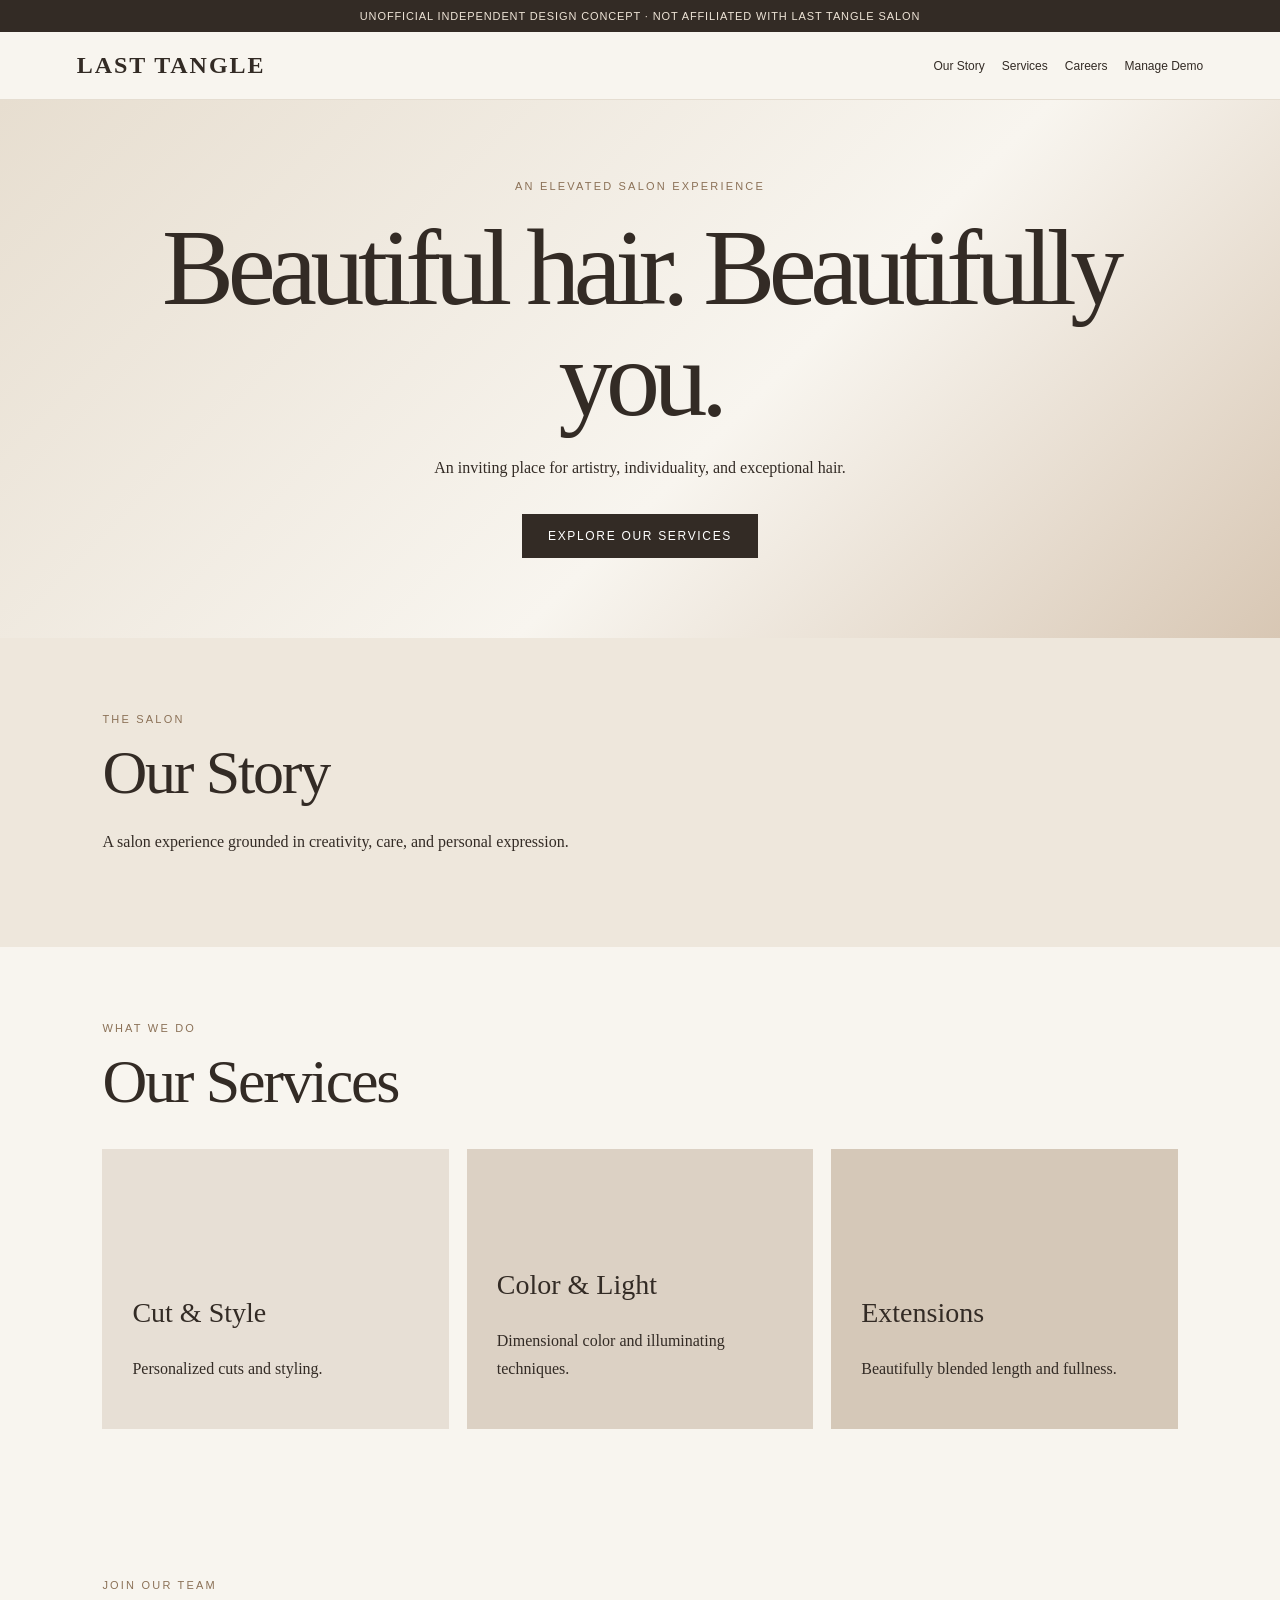
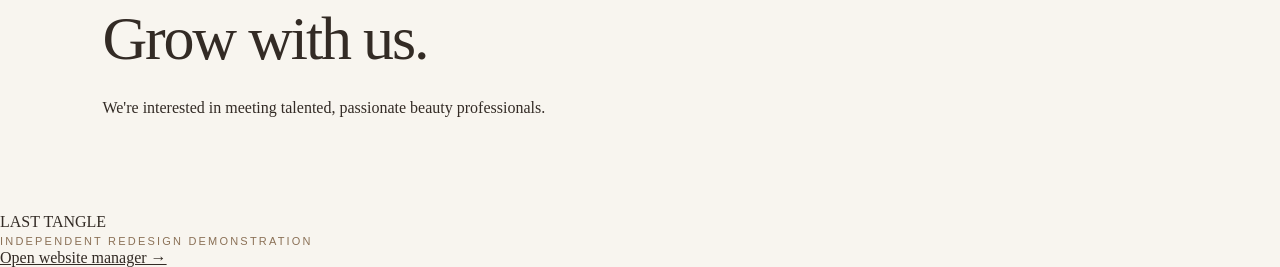
==== index.html @ 54e623cf "Add unofficial Last Tangle concept index.html" ====
<!doctype html><html lang="en"><head><meta charset="utf-8"><meta name="viewport" content="width=device-width,initial-scale=1"><title>Last Tangle — Unofficial Concept</title><style>:root{--ink:#332b25;--cream:#f8f5ef;--gold:#a38360}*{box-sizing:border-box}body{margin:0;background:var(--cream);color:var(--ink);font-family:Georgia,serif}a{color:inherit}header{padding:20px 6%;display:flex;align-items:center;justify-content:space-between;border-bottom:1px solid #e5ddd1;gap:12px}header strong{font-size:24px;letter-spacing:.08em}nav{display:flex;gap:17px;font:12px Arial,sans-serif;flex-wrap:wrap}nav a{text-decoration:none}small,.eyebrow{font:11px Arial,sans-serif;letter-spacing:.2em;text-transform:uppercase;color:#8b7157}.notice{background:#332b25;color:#eee4d7;text-align:center;padding:10px;font:11px Arial,sans-serif;letter-spacing:.08em}.hero{min-height:530px;display:grid;place-items:center;text-align:center;padding:80px 8%;background:linear-gradient(135deg,#e7ded0,#f8f5ef 58%,#d8c7b4)}h1{font-size:clamp(50px,9vw,108px);line-height:1.03;letter-spacing:-.06em;font-weight:400;margin:20px 0}p{line-height:1.75} .hero p{max-width:570px;margin:0 auto 32px}button,.btn{display:inline-block;padding:15px 26px;background:#332b25;color:white;border:0;text-decoration:none;font:12px Arial,sans-serif;letter-spacing:.14em;text-transform:uppercase;cursor:pointer}section{padding:75px 8%}h2{font-size:clamp(34px,5vw,62px);font-weight:400;letter-spacing:-.035em;margin:12px 0 20px}.intro{max-width:750px}.services{display:grid;grid-template-columns:repeat(3,1fr);gap:18px;margin-top:32px}.service{min-height:280px;background:#e7dfd5;padding:30px;display:flex;flex-direction:column;justify-content:end}.service:nth-child(2){background:#dcd1c4}.service:nth-child(3){background:#d5c8b8}.service h3{font-size:28px;font-weight:400;margin:0 0 10px}.story{background:#eee7dc}.footer{padding:45px 8%;background:#332b25;color:#fff;display:flex;justify-content:space-between;gap:20px;flex-wrap:wrap}@media(max-width:650px){header{align-items:flex-start;flex-direction:column}.services{grid-template-columns:1fr}section{padding:55px 6%}}</style></head><body><div class="notice">UNOFFICIAL INDEPENDENT DESIGN CONCEPT · NOT AFFILIATED WITH LAST TANGLE SALON</div><header><strong>LAST TANGLE</strong><nav><a href="#story">Our Story</a><a href="#services">Services</a><a href="#careers">Careers</a><a href="dashboard.html">Manage Demo</a></nav></header><main><div class="hero"><div><div class="eyebrow">An elevated salon experience</div><h1 id="headline">Beautiful hair.<br>Beautifully you.</h1><p id="welcome">An inviting place for artistry, individuality, and exceptional hair.</p><a class="btn" id="booking" href="#services">Explore Our Services</a></div></div><section id="story" class="story"><div class="eyebrow">The Salon</div><h2>Our Story</h2><p id="storytext" class="intro">A salon experience grounded in creativity, care, and personal expression.</p></section><section id="services"><div class="eyebrow">What We Do</div><h2>Our Services</h2><div class="services"><article class="service"><h3>Cut &amp; Style</h3><p id="cut">Personalized cuts and styling.</p></article><article class="service"><h3>Color &amp; Light</h3><p id="color">Dimensional color and illuminating techniques.</p></article><article class="service"><h3>Extensions</h3><p id="extensions">Beautifully blended length and fullness.</p></article></div></section><section id="careers"><div class="eyebrow">Join Our Team</div><h2>Grow with us.</h2><p class="intro" id="careerstext">We're interested in meeting talented, passionate beauty professionals.</p></section></main><footer><div>LAST TANGLE<br><small>Independent redesign demonstration</small></div><a href="dashboard.html">Open website manager →</a></footer><script>const defaults={headline:'Beautiful hair. Beautifully you.',welcome:'An inviting place for artistry, individuality, and exceptional hair.',story:'A salon experience grounded in creativity, care, and personal expression.',cut:'Personalized cuts and styling.',color:'Dimensional color and illuminating techniques.',extensions:'Beautifully blended length and fullness.',careers:"We're interested in meeting talented, passionate beauty professionals.",booking:''};let data;try{data={...defaults,...JSON.parse(localStorage.getItem('lt-concept-v1')||'{}')}}catch(e){data=defaults}for(const [key,id] of Object.entries({headline:'headline',welcome:'welcome',story:'storytext',cut:'cut',color:'color',extensions:'extensions',careers:'careerstext'})){document.getElementById(id).textContent=data[key]}if(data.booking){const a=document.getElementById('booking');a.href=data.booking;a.textContent='Book an Appointment'}</script></body></html>
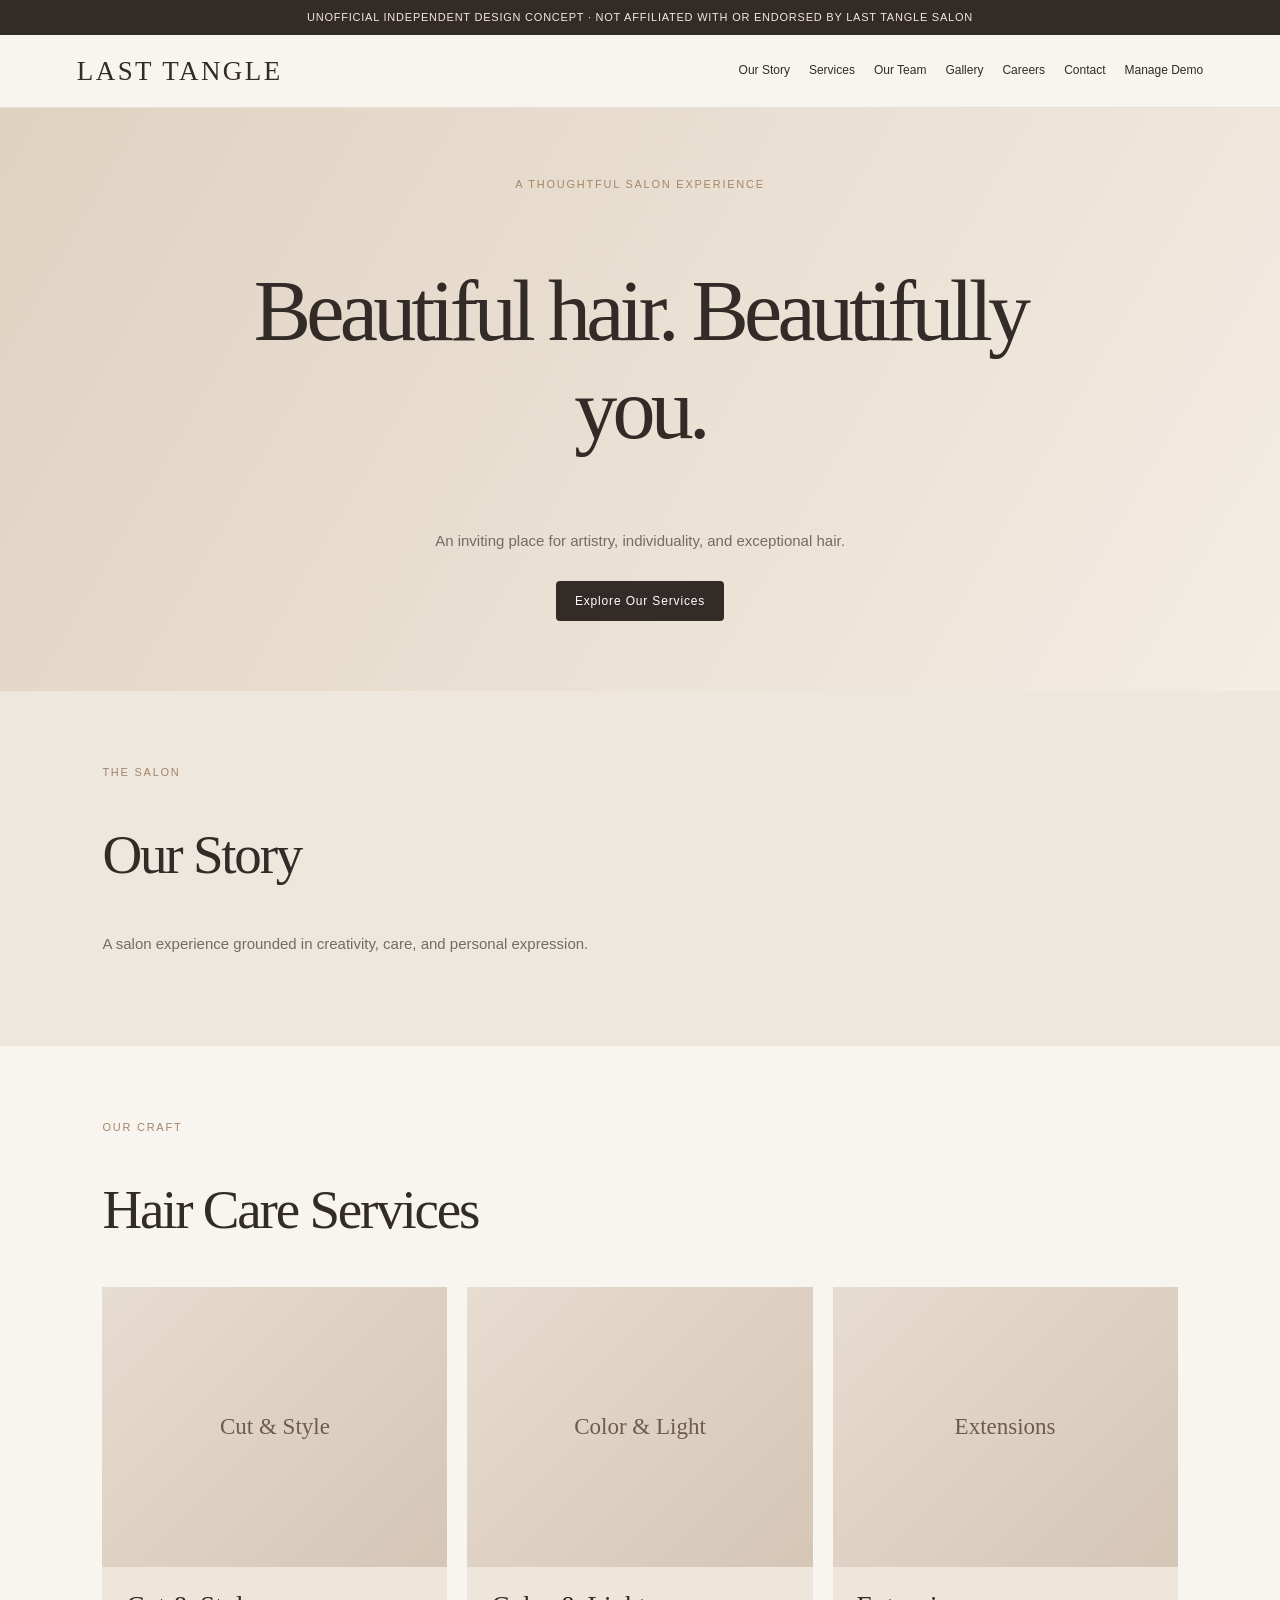
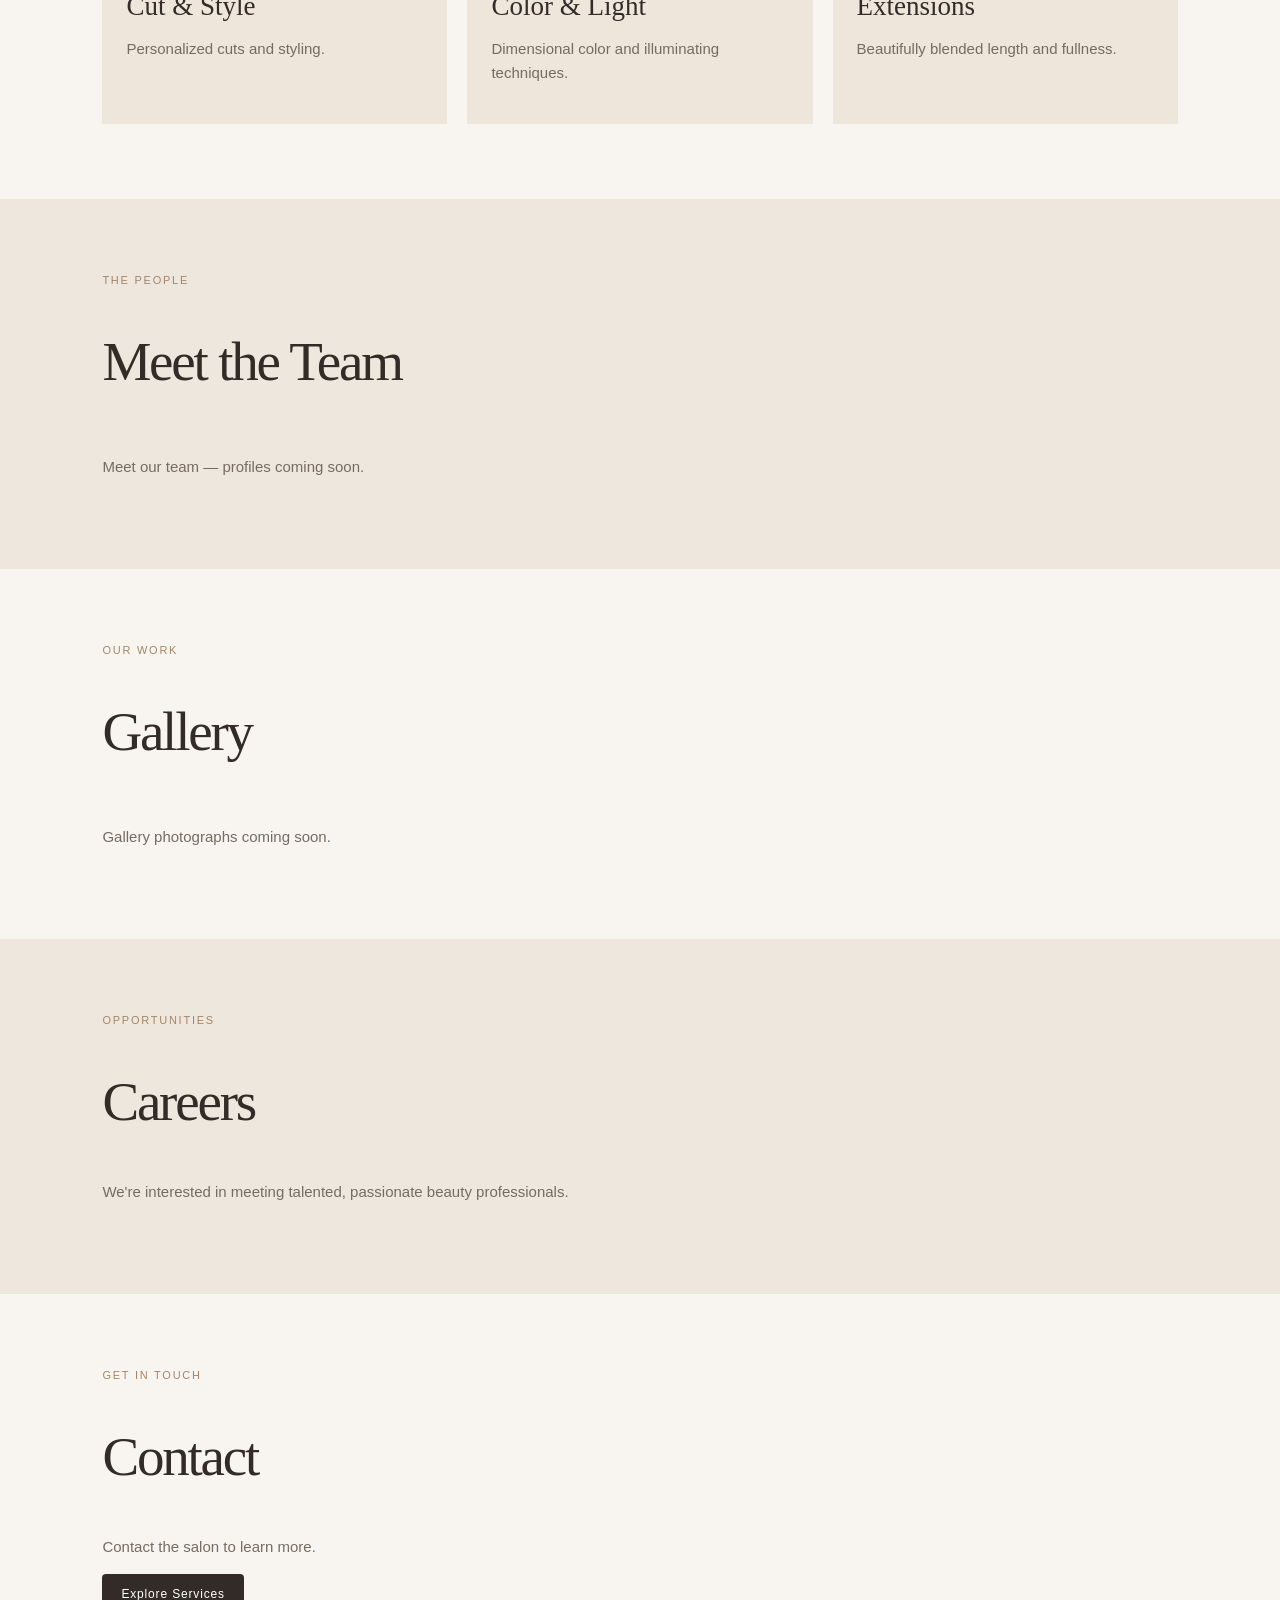
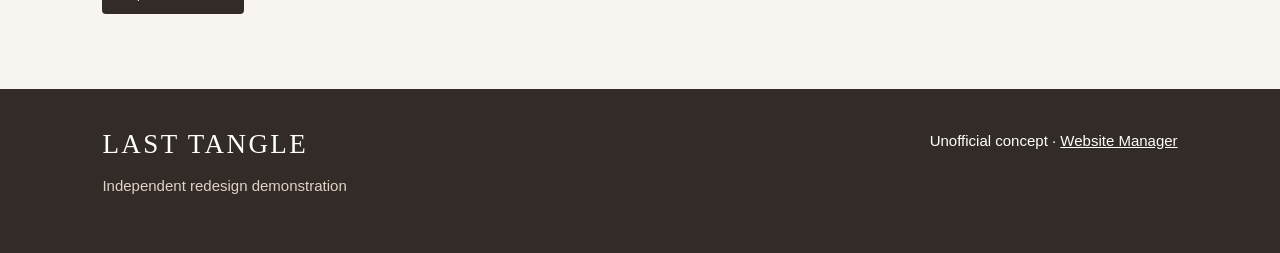
==== commit ede66c08: "Build photo-enabled public salon preview" ====
--- a/index.html
+++ b/index.html
@@ -1 +1 @@
-<!doctype html><html lang="en"><head><meta charset="utf-8"><meta name="viewport" content="width=device-width,initial-scale=1"><title>Last Tangle — Unofficial Concept</title><style>:root{--ink:#332b25;--cream:#f8f5ef;--gold:#a38360}*{box-sizing:border-box}body{margin:0;background:var(--cream);color:var(--ink);font-family:Georgia,serif}a{color:inherit}header{padding:20px 6%;display:flex;align-items:center;justify-content:space-between;border-bottom:1px solid #e5ddd1;gap:12px}header strong{font-size:24px;letter-spacing:.08em}nav{display:flex;gap:17px;font:12px Arial,sans-serif;flex-wrap:wrap}nav a{text-decoration:none}small,.eyebrow{font:11px Arial,sans-serif;letter-spacing:.2em;text-transform:uppercase;color:#8b7157}.notice{background:#332b25;color:#eee4d7;text-align:center;padding:10px;font:11px Arial,sans-serif;letter-spacing:.08em}.hero{min-height:530px;display:grid;place-items:center;text-align:center;padding:80px 8%;background:linear-gradient(135deg,#e7ded0,#f8f5ef 58%,#d8c7b4)}h1{font-size:clamp(50px,9vw,108px);line-height:1.03;letter-spacing:-.06em;font-weight:400;margin:20px 0}p{line-height:1.75} .hero p{max-width:570px;margin:0 auto 32px}button,.btn{display:inline-block;padding:15px 26px;background:#332b25;color:white;border:0;text-decoration:none;font:12px Arial,sans-serif;letter-spacing:.14em;text-transform:uppercase;cursor:pointer}section{padding:75px 8%}h2{font-size:clamp(34px,5vw,62px);font-weight:400;letter-spacing:-.035em;margin:12px 0 20px}.intro{max-width:750px}.services{display:grid;grid-template-columns:repeat(3,1fr);gap:18px;margin-top:32px}.service{min-height:280px;background:#e7dfd5;padding:30px;display:flex;flex-direction:column;justify-content:end}.service:nth-child(2){background:#dcd1c4}.service:nth-child(3){background:#d5c8b8}.service h3{font-size:28px;font-weight:400;margin:0 0 10px}.story{background:#eee7dc}.footer{padding:45px 8%;background:#332b25;color:#fff;display:flex;justify-content:space-between;gap:20px;flex-wrap:wrap}@media(max-width:650px){header{align-items:flex-start;flex-direction:column}.services{grid-template-columns:1fr}section{padding:55px 6%}}</style></head><body><div class="notice">UNOFFICIAL INDEPENDENT DESIGN CONCEPT · NOT AFFILIATED WITH LAST TANGLE SALON</div><header><strong>LAST TANGLE</strong><nav><a href="#story">Our Story</a><a href="#services">Services</a><a href="#careers">Careers</a><a href="dashboard.html">Manage Demo</a></nav></header><main><div class="hero"><div><div class="eyebrow">An elevated salon experience</div><h1 id="headline">Beautiful hair.<br>Beautifully you.</h1><p id="welcome">An inviting place for artistry, individuality, and exceptional hair.</p><a class="btn" id="booking" href="#services">Explore Our Services</a></div></div><section id="story" class="story"><div class="eyebrow">The Salon</div><h2>Our Story</h2><p id="storytext" class="intro">A salon experience grounded in creativity, care, and personal expression.</p></section><section id="services"><div class="eyebrow">What We Do</div><h2>Our Services</h2><div class="services"><article class="service"><h3>Cut &amp; Style</h3><p id="cut">Personalized cuts and styling.</p></article><article class="service"><h3>Color &amp; Light</h3><p id="color">Dimensional color and illuminating techniques.</p></article><article class="service"><h3>Extensions</h3><p id="extensions">Beautifully blended length and fullness.</p></article></div></section><section id="careers"><div class="eyebrow">Join Our Team</div><h2>Grow with us.</h2><p class="intro" id="careerstext">We're interested in meeting talented, passionate beauty professionals.</p></section></main><footer><div>LAST TANGLE<br><small>Independent redesign demonstration</small></div><a href="dashboard.html">Open website manager →</a></footer><script>const defaults={headline:'Beautiful hair. Beautifully you.',welcome:'An inviting place for artistry, individuality, and exceptional hair.',story:'A salon experience grounded in creativity, care, and personal expression.',cut:'Personalized cuts and styling.',color:'Dimensional color and illuminating techniques.',extensions:'Beautifully blended length and fullness.',careers:"We're interested in meeting talented, passionate beauty professionals.",booking:''};let data;try{data={...defaults,...JSON.parse(localStorage.getItem('lt-concept-v1')||'{}')}}catch(e){data=defaults}for(const [key,id] of Object.entries({headline:'headline',welcome:'welcome',story:'storytext',cut:'cut',color:'color',extensions:'extensions',careers:'careerstext'})){document.getElementById(id).textContent=data[key]}if(data.booking){const a=document.getElementById('booking');a.href=data.booking;a.textContent='Book an Appointment'}</script></body></html>+<!doctype html><html lang="en"><head><meta charset="utf-8"><meta name="viewport" content="width=device-width,initial-scale=1"><title>Last Tangle | Unofficial Concept</title><link rel="stylesheet" href="styles.css"></head><body><div class="notice">UNOFFICIAL INDEPENDENT DESIGN CONCEPT · NOT AFFILIATED WITH OR ENDORSED BY LAST TANGLE SALON</div><div id="preview" class="previewbar hidden">Draft preview — only visible on this device · <a href="dashboard.html">Return to manager</a></div><header class="sitehead"><a class="brand" href="./">LAST TANGLE</a><nav><a href="#story">Our Story</a><a href="#services">Services</a><a href="#team">Our Team</a><a href="#gallery">Gallery</a><a href="#careers">Careers</a><a href="#contact">Contact</a><a href="dashboard.html">Manage Demo</a></nav></header><main><section class="hero" id="hero"><div class="hero-inner"><div class="tag">A thoughtful salon experience</div><h1 id="headline"></h1><p id="welcome"></p><a id="booking" class="btn" href="#services">Explore Our Services</a></div></section><section class="site-section alt" id="story"><div class="tag">The Salon</div><h2>Our Story</h2><p id="storytext" style="max-width:760px"></p><div id="storyimage"></div></section><section class="site-section" id="services"><div class="tag">Our Craft</div><h2>Hair Care Services</h2><div class="service-grid" id="servicegrid"></div></section><section class="site-section alt" id="team"><div class="tag">The People</div><h2>Meet the Team</h2><div class="team-grid" id="teamgrid"></div></section><section class="site-section" id="gallery"><div class="tag">Our Work</div><h2>Gallery</h2><div class="gallery-grid" id="gallerygrid"></div></section><section class="site-section alt" id="careers"><div class="tag">Opportunities</div><h2>Careers</h2><p id="careerstext" style="max-width:760px"></p></section><section class="site-section" id="contact"><div class="tag">Get in touch</div><h2>Contact</h2><p id="contacttext"></p><a class="btn" id="contactbooking" href="#services">Explore Services</a></section></main><footer class="foot"><div><div class="brand">LAST TANGLE</div><p>Independent redesign demonstration</p></div><div>Unofficial concept · <a href="dashboard.html">Website Manager</a></div></footer><script src="site-data.js"></script><script>(async()=>{const draft=new URLSearchParams(location.search).has('draft'),d=draft?LT.editing():LT.published();if(draft)document.getElementById('preview').classList.remove('hidden');for(const [k,id] of Object.entries({headline:'headline',welcome:'welcome',story:'storytext',careers:'careerstext',contact:'contacttext'}))document.getElementById(id).textContent=d[k]||'';if(d.booking&&/^https:\/\//i.test(d.booking)){for(const id of ['booking','contactbooking']){const a=document.getElementById(id);a.href=d.booking;a.textContent='Book an Appointment';a.rel='noopener noreferrer'}}const img=async(id,alt)=>{try{const url=await LT.getImage(id);if(!url)return null;const el=document.createElement('img');el.src=url;el.alt=alt;el.loading='lazy';return el}catch(e){return null}};const hero=await LT.getImage(d.photos?.hero);if(hero){const el=document.getElementById('hero');el.style.backgroundImage='url("'+hero+'")';el.classList.add('hasphoto')}const storyImg=await img(d.photos?.story,'Salon interior');if(storyImg){storyImg.style.cssText='width:100%;max-height:470px;object-fit:cover;margin-top:25px';document.getElementById('storyimage').append(storyImg)}for(const s of d.services||[]){const a=document.createElement('article');a.className='service';const image=await img(d.photos?.['service-'+s.id],s.name);if(image)a.append(image);else{const p=document.createElement('div');p.className='empty-photo';p.textContent=s.name;a.append(p)}const b=document.createElement('div');b.className='body';const h=document.createElement('h3');h.textContent=s.name;const p=document.createElement('p');p.textContent=s.description;b.append(h,p);a.append(b);document.getElementById('servicegrid').append(a)}const team=d.team||[];if(!team.length){document.getElementById('teamgrid').innerHTML='<p>Meet our team — profiles coming soon.</p>'}for(const t of team){const a=document.createElement('article');a.className='person';const im=await img(t.photo,'Portrait of '+t.name);if(im)a.append(im);const b=document.createElement('div');b.className='body';const h=document.createElement('h3');h.textContent=t.name;const role=document.createElement('div');role.className='tag';role.textContent=t.role;const p=document.createElement('p');p.textContent=t.bio;b.append(h,role,p);a.append(b);document.getElementById('teamgrid').append(a)}for(const g of d.gallery||[]){const im=await img(g.id,g.caption||'Salon gallery photograph');if(im){const fig=document.createElement('figure');fig.className='gallerypic';fig.style.margin=0;fig.append(im);if(g.caption){const cap=document.createElement('figcaption');cap.style.padding='10px 15px';cap.textContent=g.caption;fig.append(cap)}document.getElementById('gallerygrid').append(fig)}}if(!(d.gallery||[]).length)document.getElementById('gallerygrid').innerHTML='<p>Gallery photographs coming soon.</p>'})()</script></body></html>
--- a/styles.css
+++ b/styles.css
@@ -0,0 +1 @@
+:root{--ink:#332b27;--muted:#756b62;--bg:#f8f5f0;--paper:#fffdfa;--line:#e6ddd3;--bronze:#a48567}*{box-sizing:border-box}body{margin:0;background:var(--bg);color:var(--ink);font:15px/1.6 Arial,sans-serif}h1,h2,h3,.brand{font-family:Georgia,serif;font-weight:400;line-height:1.14}h1{font-size:clamp(40px,7vw,86px);letter-spacing:-.055em}h2{font-size:clamp(32px,5vw,55px);letter-spacing:-.04em}h3{font-size:27px}p{color:var(--muted)}a{color:inherit}.tag{font:11px Arial,sans-serif;letter-spacing:.16em;text-transform:uppercase;color:var(--bronze)}.notice{background:var(--ink);color:#f4e8d9;text-align:center;padding:9px 15px;font:11px/1.5 Arial,sans-serif;letter-spacing:.07em}.btn,button{border:0;border-radius:4px;background:var(--ink);color:white;padding:13px 19px;font:12px Arial,sans-serif;letter-spacing:.07em;cursor:pointer;text-decoration:none;display:inline-block}.btn.light,button.light{background:#ede5db;color:var(--ink)}button.danger{background:#874d45}button:focus-visible,a:focus-visible,input:focus-visible,textarea:focus-visible{outline:3px solid #b48c65;outline-offset:2px}input,textarea,select{width:100%;border:1px solid #d8ccbe;border-radius:6px;padding:12px 13px;background:#fff;color:var(--ink);font:15px Arial,sans-serif}textarea{min-height:95px;resize:vertical}label{display:block;font-weight:600;font-size:13px;margin:14px 0 6px}.sitehead{display:flex;justify-content:space-between;align-items:center;padding:21px 6%;gap:18px;border-bottom:1px solid var(--line)}.brand{font-size:27px;letter-spacing:.09em;text-decoration:none}.sitehead nav{display:flex;gap:19px;flex-wrap:wrap;font-size:12px}.sitehead nav a{text-decoration:none}.hero{min-height:560px;position:relative;display:flex;align-items:center;justify-content:center;text-align:center;padding:70px 7%;background:linear-gradient(120deg,#dfd2c1,#f4ede4)}.hero.hasphoto{color:white;background-position:center;background-size:cover}.hero.hasphoto:before{content:'';position:absolute;inset:0;background:#0006}.hero-inner{position:relative;z-index:1;max-width:850px}.hero.hasphoto p,.hero.hasphoto .tag{color:white}.hero p{max-width:600px;margin:0 auto 28px}.site-section{padding:75px 8%}.site-section.alt{background:#eee7de}.service-grid,.team-grid,.gallery-grid{display:grid;grid-template-columns:repeat(3,minmax(0,1fr));gap:20px;margin-top:30px}.service,.person,.gallerypic{background:#eee5db;overflow:hidden}.service img,.person img,.gallerypic img{display:block;width:100%;height:280px;object-fit:cover}.service .body,.person .body{padding:24px}.service h3,.person h3{margin:0 0 10px}.gallerypic img{height:230px}.empty-photo{height:280px;display:grid;place-items:center;background:linear-gradient(135deg,#e7dcd0,#d5c6b6);font-family:Georgia,serif;font-size:23px;color:#6d5c4b}.foot{background:var(--ink);color:white;padding:40px 8%;display:flex;justify-content:space-between;gap:25px;flex-wrap:wrap}.foot p{color:#e0d4c6}.app{display:grid;grid-template-columns:240px minmax(0,1fr);min-height:100vh}.sidebar{background:#eae2d8;padding:27px 18px}.sidebar nav a{display:block;padding:11px 12px;text-decoration:none;border-radius:6px;margin:3px 0;font-size:14px}.sidebar nav a:hover,.sidebar nav a.active{background:#d9cabb}.workspace{padding:34px clamp(16px,4vw,55px);max-width:1100px;width:100%;margin:auto}.panel{background:var(--paper);border:1px solid var(--line);border-radius:12px;padding:24px;margin:20px 0}.panel h3{margin:0 0 14px}.muted{font-size:13px;color:var(--muted)}.formgrid{display:grid;grid-template-columns:repeat(2,minmax(0,1fr));gap:0 18px}.toolbar{display:flex;flex-wrap:wrap;gap:10px;align-items:center}.photo-grid{display:grid;grid-template-columns:repeat(2,minmax(0,1fr));gap:18px}.photo-slot{border:1px solid var(--line);border-radius:9px;padding:14px}.photo-slot img{width:100%;height:160px;object-fit:cover;border-radius:5px}.photo-slot .placeholder{height:160px;display:grid;place-items:center;background:#eee6dd;border-radius:5px;color:var(--muted)}.photo-slot input[type=file]{font-size:12px;padding:8px}.item{border:1px solid var(--line);border-radius:8px;padding:16px;margin:12px 0}.status{font-size:13px;min-height:20px;color:#396747}.tabs{display:flex;gap:9px;flex-wrap:wrap;margin:20px 0}.tabs button{background:#e8dfd4;color:var(--ink)}.tabs button.active{background:var(--ink);color:white}.hidden{display:none!important}.previewbar{padding:10px;text-align:center;background:#e9d7bc;font:12px Arial,sans-serif}.checkboxrow{display:flex;align-items:center;gap:8px}.checkboxrow input{width:auto}@media(max-width:750px){.app{display:block}.sidebar{padding:14px}.sidebar .brand{font-size:22px}.sidebar nav{display:flex;overflow:auto;gap:3px}.sidebar nav a{white-space:nowrap;font-size:12px}.workspace{padding:22px 15px}.formgrid,.photo-grid,.service-grid,.team-grid,.gallery-grid{grid-template-columns:1fr}.sitehead{align-items:flex-start;flex-direction:column}.hero{min-height:470px}.site-section{padding:50px 6%}}
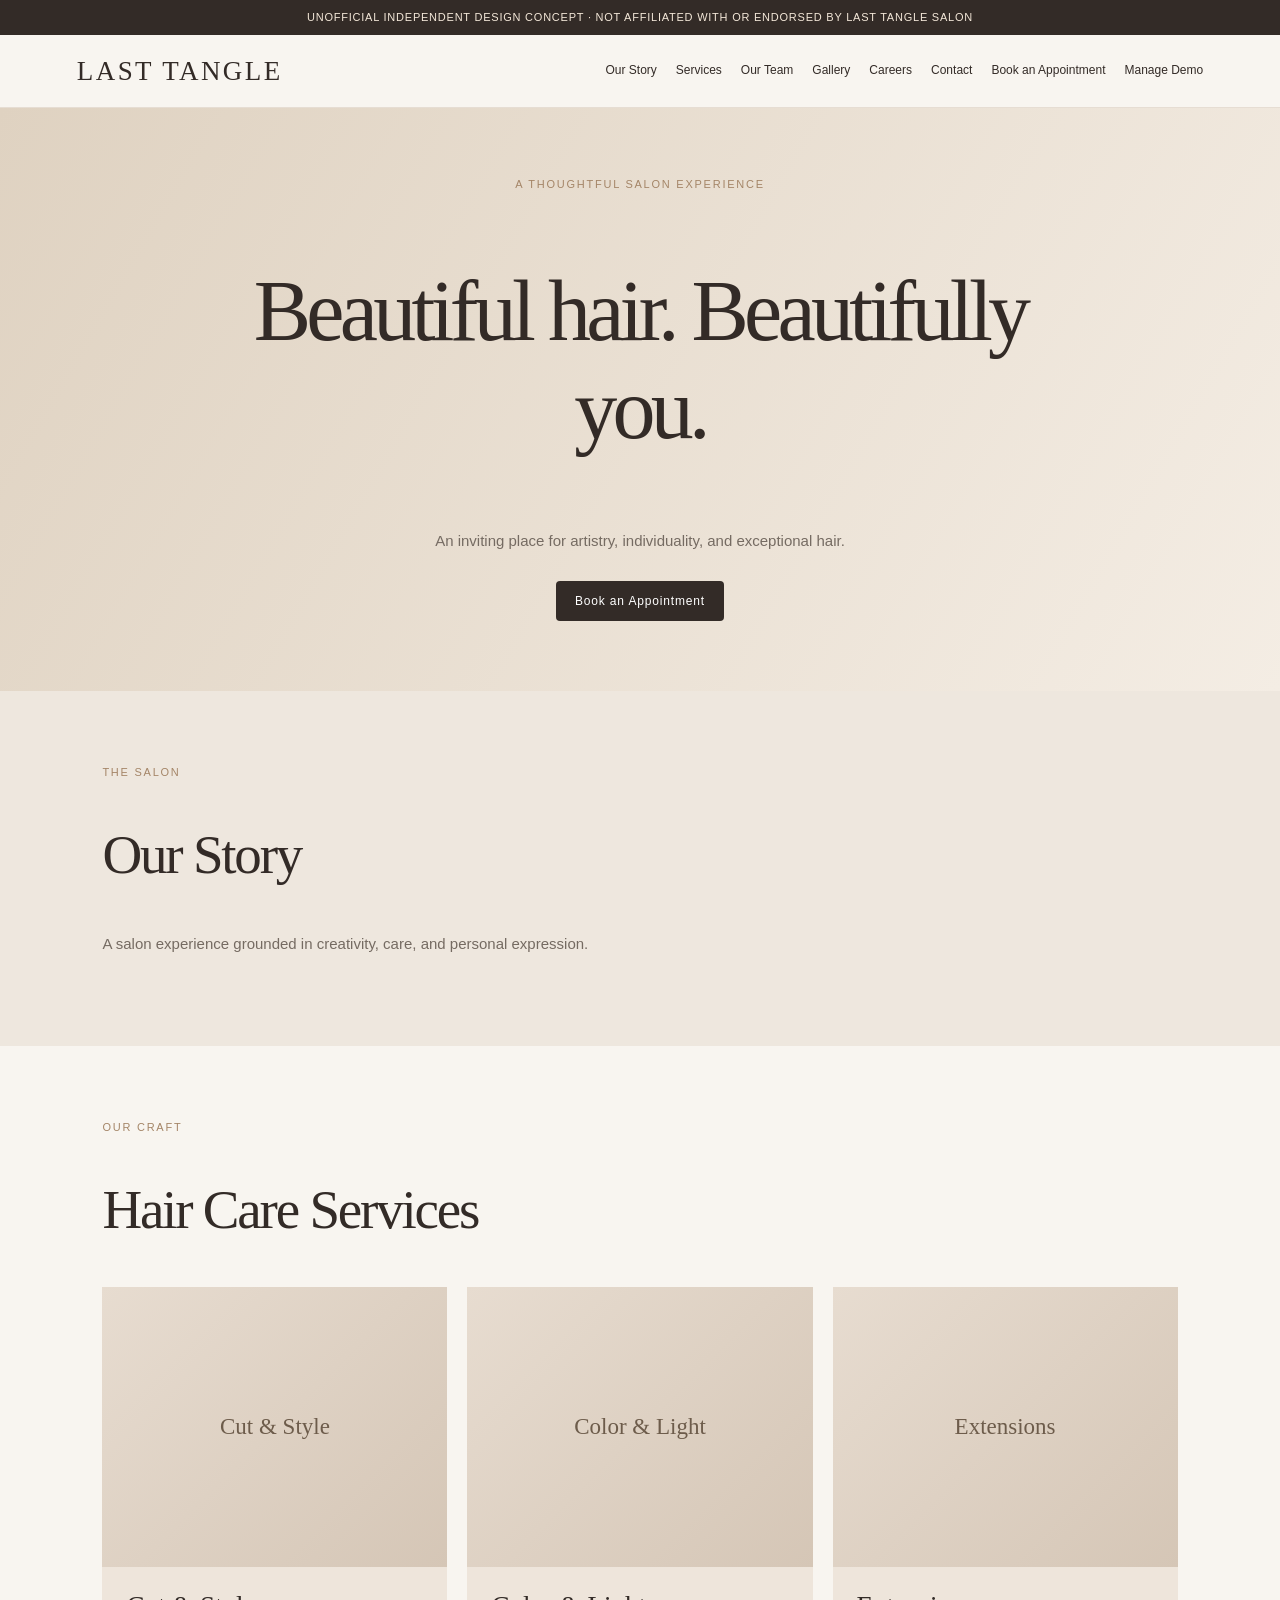
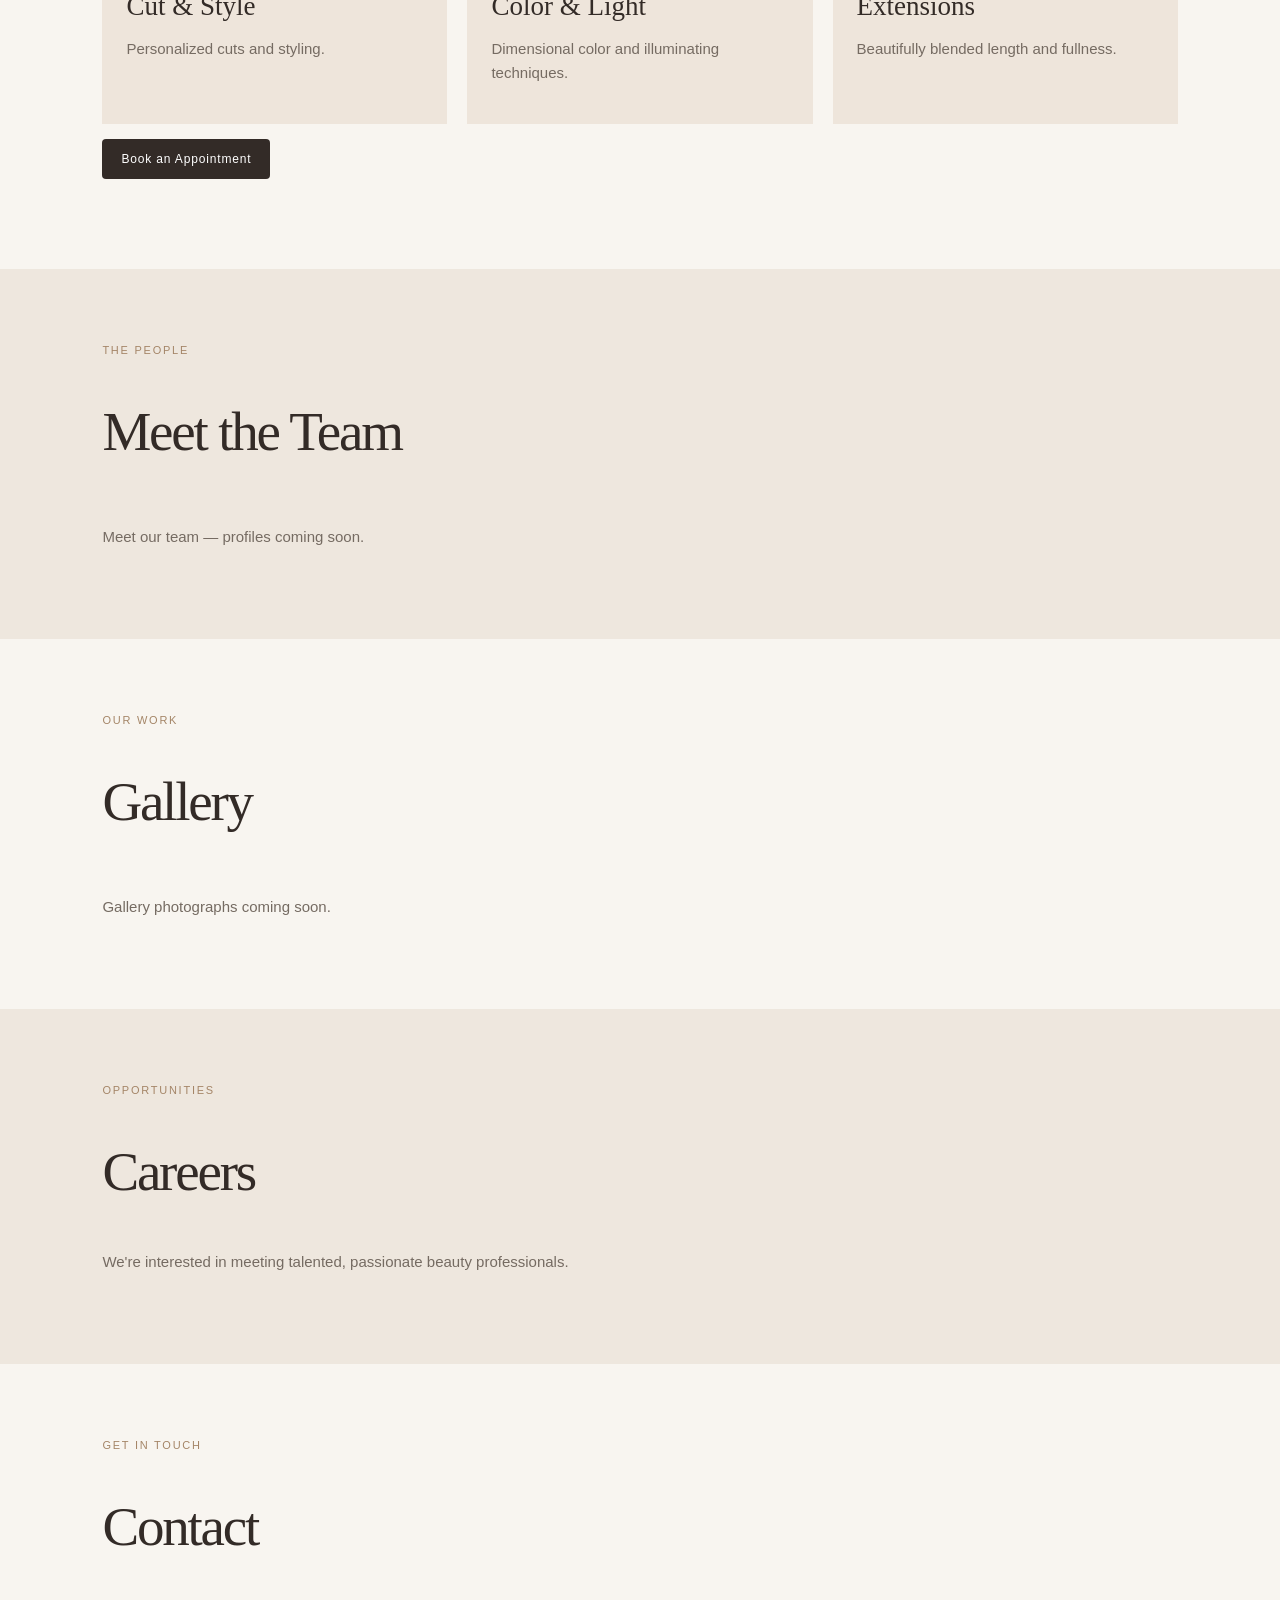
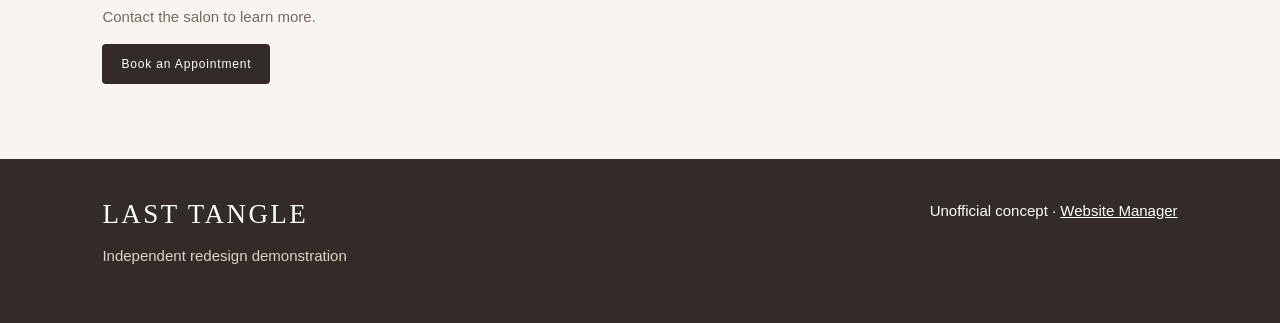
==== commit cbc6218e: "Add booking calls to action in navigation, hero, services and contact" ====
--- a/index.html
+++ b/index.html
@@ -1 +1 @@
-<!doctype html><html lang="en"><head><meta charset="utf-8"><meta name="viewport" content="width=device-width,initial-scale=1"><title>Last Tangle | Unofficial Concept</title><link rel="stylesheet" href="styles.css"></head><body><div class="notice">UNOFFICIAL INDEPENDENT DESIGN CONCEPT · NOT AFFILIATED WITH OR ENDORSED BY LAST TANGLE SALON</div><div id="preview" class="previewbar hidden">Draft preview — only visible on this device · <a href="dashboard.html">Return to manager</a></div><header class="sitehead"><a class="brand" href="./">LAST TANGLE</a><nav><a href="#story">Our Story</a><a href="#services">Services</a><a href="#team">Our Team</a><a href="#gallery">Gallery</a><a href="#careers">Careers</a><a href="#contact">Contact</a><a href="dashboard.html">Manage Demo</a></nav></header><main><section class="hero" id="hero"><div class="hero-inner"><div class="tag">A thoughtful salon experience</div><h1 id="headline"></h1><p id="welcome"></p><a id="booking" class="btn" href="#services">Explore Our Services</a></div></section><section class="site-section alt" id="story"><div class="tag">The Salon</div><h2>Our Story</h2><p id="storytext" style="max-width:760px"></p><div id="storyimage"></div></section><section class="site-section" id="services"><div class="tag">Our Craft</div><h2>Hair Care Services</h2><div class="service-grid" id="servicegrid"></div></section><section class="site-section alt" id="team"><div class="tag">The People</div><h2>Meet the Team</h2><div class="team-grid" id="teamgrid"></div></section><section class="site-section" id="gallery"><div class="tag">Our Work</div><h2>Gallery</h2><div class="gallery-grid" id="gallerygrid"></div></section><section class="site-section alt" id="careers"><div class="tag">Opportunities</div><h2>Careers</h2><p id="careerstext" style="max-width:760px"></p></section><section class="site-section" id="contact"><div class="tag">Get in touch</div><h2>Contact</h2><p id="contacttext"></p><a class="btn" id="contactbooking" href="#services">Explore Services</a></section></main><footer class="foot"><div><div class="brand">LAST TANGLE</div><p>Independent redesign demonstration</p></div><div>Unofficial concept · <a href="dashboard.html">Website Manager</a></div></footer><script src="site-data.js"></script><script>(async()=>{const draft=new URLSearchParams(location.search).has('draft'),d=draft?LT.editing():LT.published();if(draft)document.getElementById('preview').classList.remove('hidden');for(const [k,id] of Object.entries({headline:'headline',welcome:'welcome',story:'storytext',careers:'careerstext',contact:'contacttext'}))document.getElementById(id).textContent=d[k]||'';if(d.booking&&/^https:\/\//i.test(d.booking)){for(const id of ['booking','contactbooking']){const a=document.getElementById(id);a.href=d.booking;a.textContent='Book an Appointment';a.rel='noopener noreferrer'}}const img=async(id,alt)=>{try{const url=await LT.getImage(id);if(!url)return null;const el=document.createElement('img');el.src=url;el.alt=alt;el.loading='lazy';return el}catch(e){return null}};const hero=await LT.getImage(d.photos?.hero);if(hero){const el=document.getElementById('hero');el.style.backgroundImage='url("'+hero+'")';el.classList.add('hasphoto')}const storyImg=await img(d.photos?.story,'Salon interior');if(storyImg){storyImg.style.cssText='width:100%;max-height:470px;object-fit:cover;margin-top:25px';document.getElementById('storyimage').append(storyImg)}for(const s of d.services||[]){const a=document.createElement('article');a.className='service';const image=await img(d.photos?.['service-'+s.id],s.name);if(image)a.append(image);else{const p=document.createElement('div');p.className='empty-photo';p.textContent=s.name;a.append(p)}const b=document.createElement('div');b.className='body';const h=document.createElement('h3');h.textContent=s.name;const p=document.createElement('p');p.textContent=s.description;b.append(h,p);a.append(b);document.getElementById('servicegrid').append(a)}const team=d.team||[];if(!team.length){document.getElementById('teamgrid').innerHTML='<p>Meet our team — profiles coming soon.</p>'}for(const t of team){const a=document.createElement('article');a.className='person';const im=await img(t.photo,'Portrait of '+t.name);if(im)a.append(im);const b=document.createElement('div');b.className='body';const h=document.createElement('h3');h.textContent=t.name;const role=document.createElement('div');role.className='tag';role.textContent=t.role;const p=document.createElement('p');p.textContent=t.bio;b.append(h,role,p);a.append(b);document.getElementById('teamgrid').append(a)}for(const g of d.gallery||[]){const im=await img(g.id,g.caption||'Salon gallery photograph');if(im){const fig=document.createElement('figure');fig.className='gallerypic';fig.style.margin=0;fig.append(im);if(g.caption){const cap=document.createElement('figcaption');cap.style.padding='10px 15px';cap.textContent=g.caption;fig.append(cap)}document.getElementById('gallerygrid').append(fig)}}if(!(d.gallery||[]).length)document.getElementById('gallerygrid').innerHTML='<p>Gallery photographs coming soon.</p>'})()</script></body></html>+<!doctype html><html lang="en"><head><meta charset="utf-8"><meta name="viewport" content="width=device-width,initial-scale=1"><title>Last Tangle | Unofficial Concept</title><link rel="stylesheet" href="styles.css"></head><body><div class="notice">UNOFFICIAL INDEPENDENT DESIGN CONCEPT · NOT AFFILIATED WITH OR ENDORSED BY LAST TANGLE SALON</div><div id="preview" class="previewbar hidden">Draft preview — only visible on this device · <a href="dashboard.html">Return to manager</a></div><header class="sitehead"><a class="brand" href="./">LAST TANGLE</a><nav><a href="#story">Our Story</a><a href="#services">Services</a><a href="#team">Our Team</a><a href="#gallery">Gallery</a><a href="#careers">Careers</a><a href="#contact">Contact</a><a id="navbooking" class="booking-nav" href="#contact">Book an Appointment</a><a href="dashboard.html">Manage Demo</a></nav></header><main><section class="hero" id="hero"><div class="hero-inner"><div class="tag">A thoughtful salon experience</div><h1 id="headline"></h1><p id="welcome"></p><a id="booking" class="btn" href="#contact">Book an Appointment</a></div></section><section class="site-section alt" id="story"><div class="tag">The Salon</div><h2>Our Story</h2><p id="storytext" style="max-width:760px"></p><div id="storyimage"></div></section><section class="site-section" id="services"><div class="tag">Our Craft</div><h2>Hair Care Services</h2><div class="service-grid" id="servicegrid"></div><p class="booking-cta"><a id="servicebooking" class="btn" href="#contact">Book an Appointment</a></p></section><section class="site-section alt" id="team"><div class="tag">The People</div><h2>Meet the Team</h2><div class="team-grid" id="teamgrid"></div></section><section class="site-section" id="gallery"><div class="tag">Our Work</div><h2>Gallery</h2><p id="gallerydescription" style="max-width:760px"></p><div class="gallery-grid" id="gallerygrid"></div></section><section class="site-section alt" id="careers"><div class="tag">Opportunities</div><h2>Careers</h2><p id="careerstext" style="max-width:760px"></p></section><section class="site-section" id="contact"><div class="tag">Get in touch</div><h2>Contact</h2><p id="contacttext"></p><p id="booking-unconfigured" hidden>Online booking is not configured for this independent demo yet. The salon owner can add their approved booking link in Contact &amp; Settings.</p><a class="btn" id="contactbooking" href="#contact">Book an Appointment</a></section></main><footer class="foot"><div><div class="brand">LAST TANGLE</div><p>Independent redesign demonstration</p></div><div>Unofficial concept · <a href="dashboard.html">Website Manager</a></div></footer><script src="site-data.js"></script><script>(async()=>{const draft=new URLSearchParams(location.search).has('draft'),d=draft?LT.editing():LT.published();if(draft)document.getElementById('preview').classList.remove('hidden');for(const [k,id] of Object.entries({headline:'headline',welcome:'welcome',story:'storytext',careers:'careerstext',contact:'contacttext',galleryDescription:'gallerydescription'}))document.getElementById(id).textContent=d[k]||'';if(d.booking&&/^https:\/\//i.test(d.booking)){for(const id of ['booking','contactbooking','navbooking','servicebooking']){const a=document.getElementById(id);a.href=d.booking;a.textContent='Book an Appointment';a.rel='noopener noreferrer';a.target='_blank'}}if(!d.booking||!/^https:\/\//i.test(d.booking)){for(const id of ['booking','contactbooking','navbooking','servicebooking']){const a=document.getElementById(id);a.href='#contact';a.title='Booking link not yet configured';a.addEventListener('click',event=>{event.preventDefault();document.getElementById('contact').scrollIntoView({behavior:'smooth'});document.getElementById('booking-unconfigured').hidden=false})}}const img=async(id,alt)=>{try{const url=await LT.getImage(id);if(!url)return null;const el=document.createElement('img');el.src=url;el.alt=alt;el.loading='lazy';return el}catch(e){return null}};const hero=await LT.getImage(d.photos?.hero);if(hero){const el=document.getElementById('hero');el.style.backgroundImage='url("'+hero+'")';el.classList.add('hasphoto')}const storyImg=await img(d.photos?.story,'Salon interior');if(storyImg){storyImg.style.cssText='width:100%;max-height:470px;object-fit:cover;margin-top:25px';document.getElementById('storyimage').append(storyImg)}for(const s of d.services||[]){const a=document.createElement('article');a.className='service';const image=await img(d.photos?.['service-'+s.id],s.name);if(image)a.append(image);else{const p=document.createElement('div');p.className='empty-photo';p.textContent=s.name;a.append(p)}const b=document.createElement('div');b.className='body';const h=document.createElement('h3');h.textContent=s.name;const p=document.createElement('p');p.textContent=s.description;b.append(h,p);a.append(b);document.getElementById('servicegrid').append(a)}const team=d.team||[];if(!team.length){document.getElementById('teamgrid').innerHTML='<p>Meet our team — profiles coming soon.</p>'}for(const t of team){const a=document.createElement('article');a.className='person';const im=await img(t.photo,'Portrait of '+t.name);if(im)a.append(im);const b=document.createElement('div');b.className='body';const h=document.createElement('h3');h.textContent=t.name;const role=document.createElement('div');role.className='tag';role.textContent=t.role;const p=document.createElement('p');p.textContent=t.bio;b.append(h,role,p);a.append(b);document.getElementById('teamgrid').append(a)}for(const g of d.gallery||[]){const im=await img(g.id,g.caption||'Salon gallery photograph');if(im){const fig=document.createElement('figure');fig.className='gallerypic';fig.style.margin=0;fig.append(im);if(g.caption){const cap=document.createElement('figcaption');cap.style.padding='10px 15px';cap.textContent=g.caption;fig.append(cap)}document.getElementById('gallerygrid').append(fig)}}if(!(d.gallery||[]).length)document.getElementById('gallerygrid').innerHTML='<p>Gallery photographs coming soon.</p>'})()</script></body></html>
--- a/styles.css
+++ b/styles.css
@@ -1 +1,11 @@
-:root{--ink:#332b27;--muted:#756b62;--bg:#f8f5f0;--paper:#fffdfa;--line:#e6ddd3;--bronze:#a48567}*{box-sizing:border-box}body{margin:0;background:var(--bg);color:var(--ink);font:15px/1.6 Arial,sans-serif}h1,h2,h3,.brand{font-family:Georgia,serif;font-weight:400;line-height:1.14}h1{font-size:clamp(40px,7vw,86px);letter-spacing:-.055em}h2{font-size:clamp(32px,5vw,55px);letter-spacing:-.04em}h3{font-size:27px}p{color:var(--muted)}a{color:inherit}.tag{font:11px Arial,sans-serif;letter-spacing:.16em;text-transform:uppercase;color:var(--bronze)}.notice{background:var(--ink);color:#f4e8d9;text-align:center;padding:9px 15px;font:11px/1.5 Arial,sans-serif;letter-spacing:.07em}.btn,button{border:0;border-radius:4px;background:var(--ink);color:white;padding:13px 19px;font:12px Arial,sans-serif;letter-spacing:.07em;cursor:pointer;text-decoration:none;display:inline-block}.btn.light,button.light{background:#ede5db;color:var(--ink)}button.danger{background:#874d45}button:focus-visible,a:focus-visible,input:focus-visible,textarea:focus-visible{outline:3px solid #b48c65;outline-offset:2px}input,textarea,select{width:100%;border:1px solid #d8ccbe;border-radius:6px;padding:12px 13px;background:#fff;color:var(--ink);font:15px Arial,sans-serif}textarea{min-height:95px;resize:vertical}label{display:block;font-weight:600;font-size:13px;margin:14px 0 6px}.sitehead{display:flex;justify-content:space-between;align-items:center;padding:21px 6%;gap:18px;border-bottom:1px solid var(--line)}.brand{font-size:27px;letter-spacing:.09em;text-decoration:none}.sitehead nav{display:flex;gap:19px;flex-wrap:wrap;font-size:12px}.sitehead nav a{text-decoration:none}.hero{min-height:560px;position:relative;display:flex;align-items:center;justify-content:center;text-align:center;padding:70px 7%;background:linear-gradient(120deg,#dfd2c1,#f4ede4)}.hero.hasphoto{color:white;background-position:center;background-size:cover}.hero.hasphoto:before{content:'';position:absolute;inset:0;background:#0006}.hero-inner{position:relative;z-index:1;max-width:850px}.hero.hasphoto p,.hero.hasphoto .tag{color:white}.hero p{max-width:600px;margin:0 auto 28px}.site-section{padding:75px 8%}.site-section.alt{background:#eee7de}.service-grid,.team-grid,.gallery-grid{display:grid;grid-template-columns:repeat(3,minmax(0,1fr));gap:20px;margin-top:30px}.service,.person,.gallerypic{background:#eee5db;overflow:hidden}.service img,.person img,.gallerypic img{display:block;width:100%;height:280px;object-fit:cover}.service .body,.person .body{padding:24px}.service h3,.person h3{margin:0 0 10px}.gallerypic img{height:230px}.empty-photo{height:280px;display:grid;place-items:center;background:linear-gradient(135deg,#e7dcd0,#d5c6b6);font-family:Georgia,serif;font-size:23px;color:#6d5c4b}.foot{background:var(--ink);color:white;padding:40px 8%;display:flex;justify-content:space-between;gap:25px;flex-wrap:wrap}.foot p{color:#e0d4c6}.app{display:grid;grid-template-columns:240px minmax(0,1fr);min-height:100vh}.sidebar{background:#eae2d8;padding:27px 18px}.sidebar nav a{display:block;padding:11px 12px;text-decoration:none;border-radius:6px;margin:3px 0;font-size:14px}.sidebar nav a:hover,.sidebar nav a.active{background:#d9cabb}.workspace{padding:34px clamp(16px,4vw,55px);max-width:1100px;width:100%;margin:auto}.panel{background:var(--paper);border:1px solid var(--line);border-radius:12px;padding:24px;margin:20px 0}.panel h3{margin:0 0 14px}.muted{font-size:13px;color:var(--muted)}.formgrid{display:grid;grid-template-columns:repeat(2,minmax(0,1fr));gap:0 18px}.toolbar{display:flex;flex-wrap:wrap;gap:10px;align-items:center}.photo-grid{display:grid;grid-template-columns:repeat(2,minmax(0,1fr));gap:18px}.photo-slot{border:1px solid var(--line);border-radius:9px;padding:14px}.photo-slot img{width:100%;height:160px;object-fit:cover;border-radius:5px}.photo-slot .placeholder{height:160px;display:grid;place-items:center;background:#eee6dd;border-radius:5px;color:var(--muted)}.photo-slot input[type=file]{font-size:12px;padding:8px}.item{border:1px solid var(--line);border-radius:8px;padding:16px;margin:12px 0}.status{font-size:13px;min-height:20px;color:#396747}.tabs{display:flex;gap:9px;flex-wrap:wrap;margin:20px 0}.tabs button{background:#e8dfd4;color:var(--ink)}.tabs button.active{background:var(--ink);color:white}.hidden{display:none!important}.previewbar{padding:10px;text-align:center;background:#e9d7bc;font:12px Arial,sans-serif}.checkboxrow{display:flex;align-items:center;gap:8px}.checkboxrow input{width:auto}@media(max-width:750px){.app{display:block}.sidebar{padding:14px}.sidebar .brand{font-size:22px}.sidebar nav{display:flex;overflow:auto;gap:3px}.sidebar nav a{white-space:nowrap;font-size:12px}.workspace{padding:22px 15px}.formgrid,.photo-grid,.service-grid,.team-grid,.gallery-grid{grid-template-columns:1fr}.sitehead{align-items:flex-start;flex-direction:column}.hero{min-height:470px}.site-section{padding:50px 6%}}+:root{--ink:#332b27;--muted:#756b62;--bg:#f8f5f0;--paper:#fffdfa;--line:#e6ddd3;--bronze:#a48567}*{box-sizing:border-box}body{margin:0;background:var(--bg);color:var(--ink);font:15px/1.6 Arial,sans-serif}h1,h2,h3,.brand{font-family:Georgia,serif;font-weight:400;line-height:1.14}h1{font-size:clamp(40px,7vw,86px);letter-spacing:-.055em}h2{font-size:clamp(32px,5vw,55px);letter-spacing:-.04em}h3{font-size:27px}p{color:var(--muted)}a{color:inherit}.tag{font:11px Arial,sans-serif;letter-spacing:.16em;text-transform:uppercase;color:var(--bronze)}.notice{background:var(--ink);color:#f4e8d9;text-align:center;padding:9px 15px;font:11px/1.5 Arial,sans-serif;letter-spacing:.07em}.btn,button{border:0;border-radius:4px;background:var(--ink);color:white;padding:13px 19px;font:12px Arial,sans-serif;letter-spacing:.07em;cursor:pointer;text-decoration:none;display:inline-block}.btn.light,button.light{background:#ede5db;color:var(--ink)}button.danger{background:#874d45}button:focus-visible,a:focus-visible,input:focus-visible,textarea:focus-visible{outline:3px solid #b48c65;outline-offset:2px}input,textarea,select{width:100%;border:1px solid #d8ccbe;border-radius:6px;padding:12px 13px;background:#fff;color:var(--ink);font:15px Arial,sans-serif}textarea{min-height:95px;resize:vertical}label{display:block;font-weight:600;font-size:13px;margin:14px 0 6px}.sitehead{display:flex;justify-content:space-between;align-items:center;padding:21px 6%;gap:18px;border-bottom:1px solid var(--line)}.brand{font-size:27px;letter-spacing:.09em;text-decoration:none}.sitehead nav{display:flex;gap:19px;flex-wrap:wrap;font-size:12px}.sitehead nav a{text-decoration:none}.hero{min-height:560px;position:relative;display:flex;align-items:center;justify-content:center;text-align:center;padding:70px 7%;background:linear-gradient(120deg,#dfd2c1,#f4ede4)}.hero.hasphoto{color:white;background-position:center;background-size:cover}.hero.hasphoto:before{content:'';position:absolute;inset:0;background:#0006}.hero-inner{position:relative;z-index:1;max-width:850px}.hero.hasphoto p,.hero.hasphoto .tag{color:white}.hero p{max-width:600px;margin:0 auto 28px}.site-section{padding:75px 8%}.site-section.alt{background:#eee7de}.service-grid,.team-grid,.gallery-grid{display:grid;grid-template-columns:repeat(3,minmax(0,1fr));gap:20px;margin-top:30px}.service,.person,.gallerypic{background:#eee5db;overflow:hidden}.service img,.person img,.gallerypic img{display:block;width:100%;height:280px;object-fit:cover}.service .body,.person .body{padding:24px}.service h3,.person h3{margin:0 0 10px}.gallerypic img{height:230px}.empty-photo{height:280px;display:grid;place-items:center;background:linear-gradient(135deg,#e7dcd0,#d5c6b6);font-family:Georgia,serif;font-size:23px;color:#6d5c4b}.foot{background:var(--ink);color:white;padding:40px 8%;display:flex;justify-content:space-between;gap:25px;flex-wrap:wrap}.foot p{color:#e0d4c6}.app{display:grid;grid-template-columns:240px minmax(0,1fr);min-height:100vh}.sidebar{background:#eae2d8;padding:27px 18px}.sidebar nav a{display:block;padding:11px 12px;text-decoration:none;border-radius:6px;margin:3px 0;font-size:14px}.sidebar nav a:hover,.sidebar nav a.active{background:#d9cabb}.workspace{padding:34px clamp(16px,4vw,55px);max-width:1100px;width:100%;margin:auto}.panel{background:var(--paper);border:1px solid var(--line);border-radius:12px;padding:24px;margin:20px 0}.panel h3{margin:0 0 14px}.muted{font-size:13px;color:var(--muted)}.formgrid{display:grid;grid-template-columns:repeat(2,minmax(0,1fr));gap:0 18px}.toolbar{display:flex;flex-wrap:wrap;gap:10px;align-items:center}.photo-grid{display:grid;grid-template-columns:repeat(2,minmax(0,1fr));gap:18px}.photo-slot{border:1px solid var(--line);border-radius:9px;padding:14px}.photo-slot img{width:100%;height:160px;object-fit:cover;border-radius:5px}.photo-slot .placeholder{height:160px;display:grid;place-items:center;background:#eee6dd;border-radius:5px;color:var(--muted)}.photo-slot input[type=file]{font-size:12px;padding:8px}.item{border:1px solid var(--line);border-radius:8px;padding:16px;margin:12px 0}.status{font-size:13px;min-height:20px;color:#396747}.tabs{display:flex;gap:9px;flex-wrap:wrap;margin:20px 0}.tabs button{background:#e8dfd4;color:var(--ink)}.tabs button.active{background:var(--ink);color:white}.hidden{display:none!important}.previewbar{padding:10px;text-align:center;background:#e9d7bc;font:12px Arial,sans-serif}.checkboxrow{display:flex;align-items:center;gap:8px}.checkboxrow input{width:auto}@media(max-width:750px){.app{display:block}.sidebar{padding:14px}.sidebar .brand{font-size:22px}.sidebar nav{display:flex;overflow:auto;gap:3px}.sidebar nav a{white-space:nowrap;font-size:12px}.workspace{padding:22px 15px}.formgrid,.photo-grid,.service-grid,.team-grid,.gallery-grid{grid-template-columns:1fr}.sitehead{align-items:flex-start;flex-direction:column}.hero{min-height:470px}.site-section{padding:50px 6%}}
+/* Consistent section-based editor cards */
+.edit-card,.edit-card-list>.item{background:#fffdf9;border:1px solid var(--line);border-radius:11px;padding:20px;margin:16px 0;box-shadow:0 2px 10px rgba(47,37,27,.035)}
+.edit-card h4,.edit-card-list>.item h4{margin:0 0 14px;font-size:18px}
+.edit-card p{margin:0 0 14px;color:var(--muted)}
+.edit-card label,.edit-card-list label{display:block;margin-top:14px}
+.edit-card input:not([type=file]),.edit-card textarea,.edit-card-list input:not([type=file]),.edit-card-list textarea{width:100%;box-sizing:border-box}
+.edit-card-list>.item{margin:14px 0}
+.edit-card-list>.item .light,.edit-card-list>.item .danger{margin-top:12px}
+.edit-card-list>.item img,.edit-card img{max-width:100%;border-radius:7px}
+@media(max-width:750px){.edit-card,.edit-card-list>.item{padding:15px}.edit-card-list>.item button{margin-left:0!important;margin-right:8px}}
